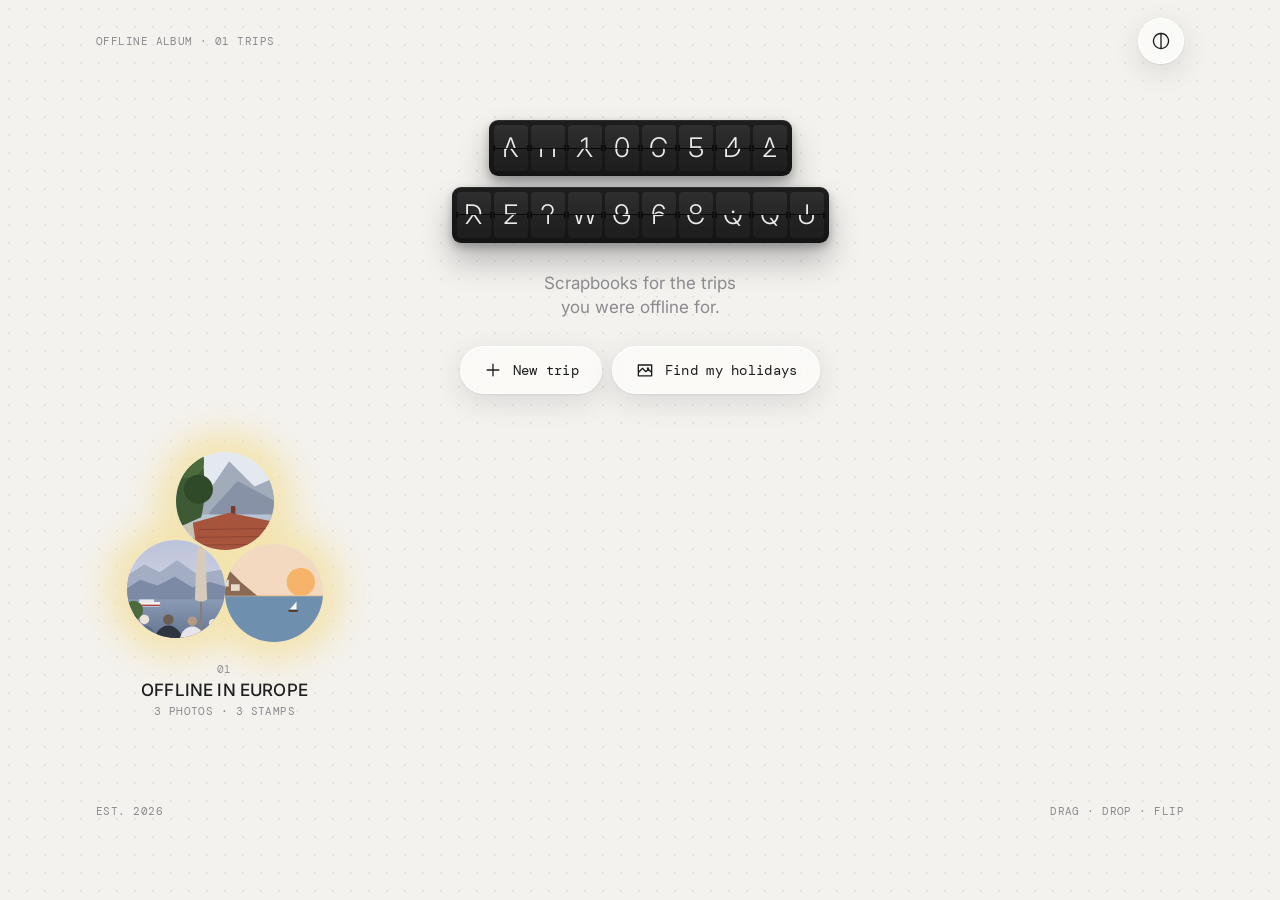
==== index.html @ b7995c05 "Offline Album: travel scrapbook PWA Split-flap board, souvenir trail, trip collages with photos, not" ====
<!doctype html>
<html lang="en">
<head>
<meta charset="utf-8">
<meta name="viewport" content="width=device-width, initial-scale=1, viewport-fit=cover">
<title>Offline Album</title>
<meta name="description" content="Scrapbooks for the trips you were offline for.">
<meta name="theme-color" content="#f4f2ee">
<meta name="apple-mobile-web-app-capable" content="yes">
<meta name="apple-mobile-web-app-status-bar-style" content="black-translucent">
<meta name="apple-mobile-web-app-title" content="Offline Album">
<link rel="manifest" href="manifest.webmanifest">
<link rel="icon" href="icon.svg" type="image/svg+xml">
<link rel="apple-touch-icon" href="icon.svg">
<link rel="preconnect" href="https://fonts.googleapis.com">
<link rel="preconnect" href="https://fonts.gstatic.com" crossorigin>
<link href="https://fonts.googleapis.com/css2?family=Cedarville+Cursive&family=DM+Mono:wght@300;400&family=Inter:wght@300;400;500;600&display=swap" rel="stylesheet">
<link rel="stylesheet" href="styles.css">
</head>
<body>
<div id="app"></div>
<div id="trail" aria-hidden="true"></div>
<div id="toast" class="toast glass" role="status" hidden></div>
<input id="filePick" type="file" accept="image/*" multiple hidden>

<dialog id="titleDialog" class="sheet">
  <form method="dialog">
    <span class="mono tag">01 · TRIP TITLE</span>
    <h2>What goes on the board?</h2>
    <label><span class="mono">TOP LINE</span><input name="l1" maxlength="8" autocomplete="off" spellcheck="false"></label>
    <label><span class="mono">BOTTOM LINE</span><input name="l2" maxlength="10" autocomplete="off" spellcheck="false"></label>
    <p class="mono small">Letters and numbers only. 8 and 10 spaces.</p>
    <div class="actions"><button value="cancel" class="pill ghost">Cancel</button><button value="ok" class="pill solid">Flip it</button></div>
  </form>
</dialog>

<dialog id="captionDialog" class="sheet">
  <form method="dialog">
    <span class="mono tag">02 · CAPTION</span>
    <h2>Label this photo</h2>
    <label><input name="caption" maxlength="28" autocomplete="off" placeholder="Fuji at sunrise"></label>
    <div class="actions"><button value="cancel" class="pill ghost">Cancel</button><button value="ok" class="pill solid">Save</button></div>
  </form>
</dialog>

<dialog id="journeyDialog" class="sheet wide">
  <form method="dialog">
    <span class="mono tag">04 · JOURNEY</span>
    <h2>When are you going?</h2>
    <div class="fields">
      <label><span class="mono">DESTINATION</span><input name="place" maxlength="10" autocomplete="off" spellcheck="false" placeholder="LISBON"></label>
      <label><span class="mono">TRAVEL DATE</span><input name="date" type="date"></label>
    </div>
    <label class="check"><input type="checkbox" name="countdown" checked><span>Count down on the board until the day</span></label>

    <span class="mono tag section">FLIGHT · OPTIONAL</span>
    <div class="fields three">
      <label><span class="mono">FLIGHT</span><input name="number" maxlength="8" autocomplete="off" spellcheck="false" placeholder="TP1351"></label>
      <label><span class="mono">FROM</span><input name="from" maxlength="4" autocomplete="off" spellcheck="false" placeholder="LHR"></label>
      <label><span class="mono">TO</span><input name="to" maxlength="4" autocomplete="off" spellcheck="false" placeholder="LIS"></label>
      <label><span class="mono">DEPARTS</span><input name="departs" type="time"></label>
      <label><span class="mono">BOARDING</span><input name="boards" type="time"></label>
      <label><span class="mono">GATE</span><input name="gate" maxlength="5" autocomplete="off" spellcheck="false" placeholder="B32"></label>
    </div>
    <div class="lookup">
      <button type="button" class="pill ghost" data-act="lookup">Look up live status</button>
      <span class="mono small" id="lookupNote" role="status"></span>
    </div>
    <details>
      <summary class="mono small">Live status settings</summary>
      <p class="small muted">Live gate, delay and boarding updates come from AeroDataBox. Get a free key on RapidAPI and paste it here. It's only stored on this device.</p>
      <label><input name="apikey" type="password" autocomplete="off" spellcheck="false" placeholder="RapidAPI key"></label>
    </details>
    <div class="actions"><button value="cancel" class="pill ghost">Cancel</button><button value="ok" class="pill solid">Save</button></div>
  </form>
</dialog>

<dialog id="stampsDialog" class="sheet wide">
  <form method="dialog">
    <span class="mono tag" id="stampsTag">03 · STAMPS</span>
    <h2>Your stamps</h2>
    <p class="small muted">Tap a stamp you've earned to stick it back on the page.</p>
    <div class="stamp-grid" id="stampGrid"></div>
    <div class="actions"><button value="cancel" class="pill solid">Done</button></div>
  </form>
</dialog>

<script type="module" src="js/app.js"></script>
</body>
</html>
---- styles.css ----
:root {
  --bg: #f4f2ee;
  --text: #1d1d1f;
  --muted: #8a8a8f;
  --ink: #3a3d6a;
  --dot: rgba(29, 29, 31, .07);
  --glass: rgba(255, 255, 255, .58);
  --glass-hover: rgba(255, 255, 255, .85);
  --glass-border: rgba(255, 255, 255, .8);
  --glass-shadow: 0 8px 28px rgba(30, 35, 50, .12), 0 1px 2px rgba(30, 35, 50, .08);
  --sheet: #fbfaf7;
  --field: #efede8;
  --sage: #8a9a6a;
  --pink: #e8c3c3;
  --sel: rgba(58, 61, 106, .45);
  --cw: 38px; --ch: 52px; --fs: 31px;
}
:root[data-theme="dark"] {
  --bg: #141414;
  --text: #f2f2f2;
  --muted: #8d8d92;
  --ink: #e6dff0;
  --dot: rgba(255, 255, 255, .07);
  --glass: rgba(58, 58, 58, .45);
  --glass-hover: rgba(80, 80, 80, .6);
  --glass-border: rgba(255, 255, 255, .1);
  --glass-shadow: 0 10px 30px rgba(0, 0, 0, .4);
  --sheet: #1e1e1e;
  --field: #2a2a2a;
  --sel: rgba(232, 195, 195, .6);
}

* { box-sizing: border-box; }
html, body { margin: 0; height: 100%; }
body {
  background: radial-gradient(var(--dot) 1px, transparent 1.3px) 0 0 / 18px 18px, var(--bg);
  color: var(--text);
  font-family: 'Inter', system-ui, sans-serif;
  -webkit-font-smoothing: antialiased;
  -webkit-tap-highlight-color: transparent;
}
body[data-view="trip"] { overflow: hidden; touch-action: none; user-select: none; -webkit-user-select: none; }
button { font: inherit; color: inherit; background: none; border: 0; cursor: pointer; padding: 0; }
.mono { font-family: 'DM Mono', ui-monospace, monospace; letter-spacing: .04em; }
.muted { color: var(--muted); }
.small { font-size: 12px; }
.tag { font-size: 11px; color: var(--muted); text-transform: uppercase; }
svg.i { width: 20px; height: 20px; fill: none; stroke: currentColor; stroke-width: 1.6; stroke-linecap: round; stroke-linejoin: round; }

/* glass controls */
.glass {
  background: var(--glass);
  -webkit-backdrop-filter: blur(18px) saturate(1.5);
  backdrop-filter: blur(18px) saturate(1.5);
  border: 1px solid var(--glass-border);
  box-shadow: var(--glass-shadow);
  color: var(--text);
}
.round { width: 46px; height: 46px; border-radius: 50%; display: grid; place-items: center; transition: background .2s, transform .2s; }
.round:hover { background: var(--glass-hover); }
.round:active { transform: scale(.94); }
.round.accent { color: var(--sage); }
.pill {
  display: inline-flex; align-items: center; gap: 10px;
  border-radius: 999px; padding: 13px 22px;
  font: 400 14px 'DM Mono', monospace; letter-spacing: .02em;
  transition: background .2s, transform .2s;
}
.pill:active { transform: scale(.97); }
.pill.solid { background: var(--text); color: var(--bg); }
.pill.ghost { border: 1px solid var(--glass-border); background: transparent; }
:root[data-theme="dark"] .pill.ghost { border-color: rgba(255,255,255,.18); }

/* ---------- flipboard ---------- */
.board { display: flex; flex-direction: column; align-items: center; gap: calc(var(--ch) * .23); cursor: pointer; }
.row {
  display: flex; gap: 3px; padding: 5px;
  background: linear-gradient(#1d1d1d, #141414);
  border-radius: 9px;
  box-shadow: 0 18px 30px rgba(20,25,35,.28), 0 4px 8px rgba(0,0,0,.25), inset 0 1px 0 rgba(255,255,255,.08);
}
:root[data-theme="dark"] .row { box-shadow: 0 18px 40px rgba(0,0,0,.6), 0 0 0 1px rgba(255,255,255,.06), inset 0 1px 0 rgba(255,255,255,.08); }
.cell {
  position: relative;
  width: var(--cw); height: var(--ch);
  perspective: 260px;
  font: 300 var(--fs)/var(--ch) 'Inter', sans-serif;
  color: #ececec; text-align: center;
}
.cell .h, .cell .l { position: absolute; left: 0; right: 0; height: 50%; overflow: hidden; backface-visibility: hidden; }
.cell .t { top: 0; border-radius: 4px 4px 0 0; background: linear-gradient(#2f2f2f, #262626); }
.cell .b { bottom: 0; border-radius: 0 0 4px 4px; background: linear-gradient(#232323, #1e1e1e); }
.cell span { display: block; height: var(--ch); }
.cell .b span { margin-top: calc(var(--ch) / -2); }
.cell .l.t { transform-origin: 50% 100%; z-index: 2; }
.cell .l.b { transform-origin: 50% 0%; transform: rotateX(90deg); z-index: 2; }
.cell::after {
  content: ""; position: absolute; left: 0; right: 0; top: 50%; height: 1px; margin-top: -.5px;
  background: rgba(0,0,0,.75); z-index: 3;
}
.cell::before {
  content: ""; position: absolute; left: -1px; right: -1px; top: 50%; height: 6px; margin-top: -3px;
  background: linear-gradient(90deg, #0d0d0d 0 2px, transparent 2px calc(100% - 2px), #0d0d0d calc(100% - 2px));
  z-index: 4;
}

/* ---------- home ---------- */
.home {
  max-width: 1120px; margin: 0 auto;
  padding: max(18px, env(safe-area-inset-top)) 16px 80px;
  display: flex; flex-direction: column; align-items: center;
}
.home-top { width: 100%; display: flex; justify-content: space-between; align-items: center; }
.home-board { margin: 56px 0 18px; --cw: 34px; --ch: 46px; --fs: 27px; }
.lede { text-align: center; font: 400 17px/1.45 'Inter'; color: var(--muted); margin: 10px 0 26px; }
.clusters {
  width: 100%; margin-top: 46px;
  display: grid; grid-template-columns: repeat(auto-fill, minmax(250px, 1fr)); gap: 30px 20px;
}
.cluster {
  position: relative; display: flex; flex-direction: column; align-items: center;
  text-decoration: none; color: inherit; padding: 8px 8px 16px; border-radius: 28px;
  transition: background .25s;
}
.cluster:hover { background: color-mix(in srgb, var(--halo) 18%, transparent); }
.blob { position: relative; width: 220px; height: 200px; }
.halo, .bubble { position: absolute; width: 98px; height: 98px; border-radius: 50%; transition: translate .5s cubic-bezier(.2,.9,.3,1.2); }
.halo { background: var(--halo); filter: blur(12px); scale: 1.38; opacity: .9; }
:root[data-theme="dark"] .halo { opacity: .45; }
.bubble { overflow: hidden; background: #ddd; box-shadow: inset 0 0 0 1px rgba(255,255,255,.4); }
.bubble img { width: 100%; height: 100%; object-fit: cover; display: block; }
.bubble.empty { display: grid; place-items: center; background: transparent; border: 1.5px dashed var(--muted); color: var(--muted); }
.p0 { left: 61px; top: 4px; } .p1 { left: 12px; top: 92px; } .p2 { left: 110px; top: 96px; }
.b1 .p0 { left: 61px; top: 50px; }
.b2 .p0 { left: 30px; top: 30px; } .b2 .p1 { left: 98px; top: 76px; }
.cluster:hover .p0 { translate: 0 -6px; }
.cluster:hover .p1 { translate: -6px 4px; }
.cluster:hover .p2 { translate: 6px 4px; }
.cluster .meta { display: flex; flex-direction: column; align-items: center; gap: 4px; margin-top: 14px; }
.cluster .num { font-size: 11px; color: var(--muted); }
.cluster strong { font: 500 17px 'Inter'; letter-spacing: .01em; }
.cluster .sub { font-size: 11px; color: var(--muted); text-transform: uppercase; }
.cluster .del {
  position: absolute; top: 6px; right: 6px; width: 34px; height: 34px;
  opacity: 0; transition: opacity .2s;
}
.cluster:hover .del, .cluster:focus-within .del { opacity: 1; }
@media (hover: none) { .cluster .del { opacity: .8; } }
.foot { width: 100%; display: flex; justify-content: space-between; margin-top: 70px; font-size: 11px; color: var(--muted); }

/* ---------- trip ---------- */
.trip { position: fixed; inset: 0; overflow: hidden; }
.trip-bg { position: absolute; inset: 0; pointer-events: none; }
.trip-bg .sky {
  position: absolute; inset: 0;
  background:
    radial-gradient(120% 90% at 100% 0%, #9fb8d2 0%, #bccddf 30%, rgba(220,228,236,0) 62%),
    linear-gradient(90deg, #f3f1ec 0%, #f1f0ed 40%, #dfe6ee 70%, #c3d3e3 100%);
  transition: opacity .5s;
}
.trip-bg .clouds { position: absolute; right: -6%; bottom: -8%; width: min(900px, 110vw); transition: opacity .5s; }
.trip-bg .glow { position: absolute; border-radius: 50%; filter: blur(80px); opacity: 0; transition: opacity .5s; }
.trip-bg .g1 { width: 50vmax; height: 50vmax; left: -15vmax; top: -15vmax; background: #b9868d; }
.trip-bg .g2 { width: 55vmax; height: 55vmax; right: -18vmax; bottom: -20vmax; background: #6f7d52; }
:root[data-theme="dark"] .trip-bg .sky, :root[data-theme="dark"] .trip-bg .clouds { opacity: 0; }
:root[data-theme="dark"] .trip-bg .glow { opacity: .45; }

.trip-top {
  position: fixed; left: 0; right: 0; top: 0; z-index: 60;
  display: grid; grid-template-columns: 46px 1fr 46px; align-items: center; gap: 12px;
  padding: max(14px, env(safe-area-inset-top)) 16px 0;
}
.trip-head { display: flex; flex-direction: column; align-items: center; gap: 3px; min-width: 0; cursor: pointer; }
.trip-head strong { font: 600 17px 'Inter'; white-space: nowrap; overflow: hidden; text-overflow: ellipsis; max-width: 100%; }
.trip-head .mono { font-size: 11px; color: var(--muted); }
.trip-top a.round { color: var(--text); }
.add-menu {
  position: absolute; right: 16px; top: calc(max(14px, env(safe-area-inset-top)) + 56px);
  border-radius: 20px; padding: 6px; display: flex; flex-direction: column; min-width: 170px;
  transform-origin: top right; animation: pop .22s cubic-bezier(.2,.9,.3,1.3);
}
.add-menu button { display: flex; align-items: center; gap: 12px; padding: 12px 14px; border-radius: 14px; font: 400 14px 'DM Mono'; }
.add-menu button:hover { background: var(--glass-hover); }
.add-menu .n { margin-left: auto; font-size: 11px; color: var(--muted); }
@keyframes pop { from { opacity: 0; scale: .85; } }

.dock {
  position: fixed; left: 50%; bottom: max(16px, env(safe-area-inset-bottom)); translate: -50% 0; z-index: 60;
  display: flex; gap: 2px; padding: 6px; border-radius: 999px;
}
.dock button {
  position: relative; display: inline-flex; align-items: center; gap: 8px;
  padding: 11px 16px; border-radius: 999px; font: 400 13px 'DM Mono';
  transition: background .2s;
}
.dock button:hover { background: var(--glass-hover); }
.dock b {
  min-width: 20px; height: 20px; padding: 0 6px; border-radius: 10px;
  background: var(--sage); color: #fff; font: 500 11px/20px 'DM Mono'; text-align: center;
}
@media (max-width: 420px) { .dock button span { display: none; } .dock button { padding: 12px 14px; } }

#stage { position: absolute; left: 50%; top: 50%; transform-origin: 50% 50%; }
#stage .board { position: absolute; left: 50%; translate: -50% -50%; z-index: 40; }

.item { position: absolute; translate: -50% -50%; rotate: var(--r, 0deg); cursor: grab; touch-action: none; transition: scale .25s cubic-bezier(.2,.9,.3,1.3); }
.item:hover { scale: 1.02; }
.item.dragging { scale: 1.06; cursor: grabbing; transition: scale .2s; }
.item.photo, .item.stamp { filter: drop-shadow(0 10px 16px rgba(20,22,35,.22)) drop-shadow(0 2px 3px rgba(0,0,0,.12)); }
.item.dragging.photo, .item.dragging.stamp { filter: drop-shadow(0 24px 30px rgba(20,22,35,.3)); }
.item.selected { outline: 1.5px dashed var(--sel); outline-offset: 10px; border-radius: 18px; }
.item svg { display: block; }

.ph { position: relative; overflow: hidden; background: #3a3a3a; }
.ph img { width: 100%; height: 100%; object-fit: cover; display: block; pointer-events: none; -webkit-user-drag: none; }
.shape-stamp { border-radius: 14px; }
.shape-stamp::after { content: ""; position: absolute; inset: 5px; border: 3px dotted rgba(255,255,255,.95); border-radius: 11px; pointer-events: none; }
.shape-rounded { border-radius: 22px; }
.shape-circle { border-radius: 50%; }
.shape-flower {
  -webkit-mask: url("data:image/svg+xml,%3Csvg xmlns='http://www.w3.org/2000/svg' viewBox='0 0 100 100' preserveAspectRatio='none'%3E%3Cpath d='M50 12C60 2 98-4 96 34C94 44 88 46 88 50C88 54 94 56 96 66C98 104 60 98 50 88C40 98 2 104 4 66C6 56 12 54 12 50C12 46 6 44 4 34C2-4 40 2 50 12Z'/%3E%3C/svg%3E") center / 100% 100% no-repeat;
  mask: url("data:image/svg+xml,%3Csvg xmlns='http://www.w3.org/2000/svg' viewBox='0 0 100 100' preserveAspectRatio='none'%3E%3Cpath d='M50 12C60 2 98-4 96 34C94 44 88 46 88 50C88 54 94 56 96 66C98 104 60 98 50 88C40 98 2 104 4 66C6 56 12 54 12 50C12 46 6 44 4 34C2-4 40 2 50 12Z'/%3E%3C/svg%3E") center / 100% 100% no-repeat;
}
.chip {
  position: absolute; left: 50%; bottom: -15px; translate: -50% 0;
  white-space: nowrap; padding: 7px 14px; border-radius: 999px;
  font: 400 13px 'Inter'; pointer-events: none;
}

.note-text {
  font-family: 'Cedarville Cursive', cursive; font-size: 20px; line-height: 30px;
  color: var(--ink); white-space: pre-wrap; min-width: 140px; max-width: 320px; padding: 4px;
  border-radius: 10px; outline: none;
}
.note-text:empty::before { content: attr(data-ph); opacity: .45; }
.note-text[contenteditable="true"], .note-text[contenteditable="plaintext-only"] {
  background: var(--glass); box-shadow: 0 0 0 1px var(--glass-border); cursor: text; user-select: text; -webkit-user-select: text;
}

.item-bar {
  position: fixed; z-index: 70; display: flex; gap: 2px; padding: 5px; border-radius: 999px;
  translate: -50% 0; animation: pop .2s cubic-bezier(.2,.9,.3,1.3);
}
.item-bar button { width: 40px; height: 40px; border-radius: 50%; display: grid; place-items: center; }
.item-bar button:hover { background: var(--glass-hover); }
.item-bar button.danger { color: #c8484e; }

/* trail */
#trail { position: fixed; inset: 0; pointer-events: none; z-index: 100; overflow: hidden; }
.sticker { position: absolute; left: 0; top: 0; filter: drop-shadow(0 6px 8px rgba(30,30,40,.25)); will-change: transform, opacity; }
.sticker svg { display: block; width: 100%; height: 100%; }
.trail-polaroid { width: 100%; height: 100%; background: #fbfaf6; padding: 7% 7% 20%; }
.trail-polaroid img { width: 100%; height: 100%; object-fit: cover; display: block; }

/* sheets */
.sheet {
  border: 0; border-radius: 28px; padding: 24px;
  width: min(420px, calc(100vw - 32px));
  background: var(--sheet); color: var(--text);
  box-shadow: 0 30px 80px rgba(0,0,0,.3);
}
.sheet.wide { width: min(560px, calc(100vw - 32px)); }
.sheet[open] { animation: pop .25s cubic-bezier(.2,.9,.3,1.2); }
.sheet::backdrop { background: rgba(10,10,15,.35); -webkit-backdrop-filter: blur(6px); backdrop-filter: blur(6px); }
.sheet h2 { font: 500 22px 'Inter'; margin: 8px 0 18px; }
.sheet label { display: flex; flex-direction: column; gap: 6px; margin-bottom: 12px; }
.sheet label .mono { font-size: 11px; color: var(--muted); }
.sheet input {
  font: 400 18px 'DM Mono', monospace; letter-spacing: .25em; text-transform: uppercase;
  background: var(--field); color: var(--text); border: 0; border-radius: 14px; padding: 14px 16px; outline: none;
}
.sheet input[name="caption"] { text-transform: none; letter-spacing: 0; font: 400 16px 'Inter'; }
.sheet input:focus { box-shadow: 0 0 0 2px var(--sage); }
.sheet .actions { display: flex; justify-content: flex-end; gap: 10px; margin-top: 18px; }
.stamp-grid { display: grid; grid-template-columns: repeat(auto-fill, minmax(104px, 1fr)); gap: 14px; margin-top: 14px; }
.stamp-grid button { display: flex; flex-direction: column; align-items: center; gap: 8px; padding: 10px 4px; border-radius: 16px; }
.stamp-grid button:not([disabled]):hover { background: var(--field); }
.stamp-grid button[disabled] { cursor: default; opacity: .7; }
.stamp-grid svg { filter: drop-shadow(0 4px 6px rgba(0,0,0,.15)); }
.stamp-grid span { font: 400 10px/1.3 'DM Mono'; color: var(--muted); text-align: center; text-transform: uppercase; }

/* toast */
.toast {
  position: fixed; left: 50%; top: calc(max(14px, env(safe-area-inset-top)) + 64px); translate: -50% 0; z-index: 120;
  display: flex; align-items: center; gap: 10px; padding: 10px 18px 10px 12px; border-radius: 999px;
  font: 400 13px 'DM Mono'; animation: pop .3s cubic-bezier(.2,.9,.3,1.3);
}
.toast .dot { width: 10px; height: 10px; border-radius: 50%; background: var(--sage); box-shadow: 0 0 0 4px color-mix(in srgb, var(--sage) 30%, transparent); }

.drop-hint {
  position: fixed; inset: 12px; z-index: 90; border-radius: 28px; border: 2px dashed var(--sage);
  display: grid; place-items: center; font: 400 15px 'DM Mono'; color: var(--text);
  background: color-mix(in srgb, var(--bg) 60%, transparent); pointer-events: none;
}

@media (prefers-reduced-motion: reduce) {
  *, *::before, *::after { animation: none !important; transition: none !important; }
}

[hidden] { display: none !important; }
.empty-hint {
  position: absolute; left: 0; right: 0; bottom: calc(max(16px, env(safe-area-inset-bottom)) + 92px);
  text-align: center; font-size: 12px; line-height: 1.7; color: var(--muted); text-transform: uppercase; pointer-events: none;
}

/* journey sheet */
.sheet .fields { display: grid; grid-template-columns: 1fr 1fr; gap: 0 12px; }
.sheet .fields.three { grid-template-columns: repeat(3, 1fr); }
@media (max-width: 460px) { .sheet .fields.three { grid-template-columns: 1fr 1fr; } }
.sheet input[type="date"], .sheet input[type="time"] { letter-spacing: .04em; font-size: 16px; min-width: 0; }
.sheet input[name="apikey"] { text-transform: none; letter-spacing: .05em; font-size: 14px; }
.sheet .fields input { min-width: 0; width: 100%; }
.sheet .check { flex-direction: row; align-items: center; gap: 10px; font-size: 14px; margin: 4px 0 18px; }
.sheet .check input { width: 18px; height: 18px; accent-color: var(--sage); padding: 0; }
.sheet .section { display: block; margin: 6px 0 10px; padding-top: 16px; border-top: 1px solid var(--field); }
.sheet .lookup { display: flex; align-items: center; gap: 12px; flex-wrap: wrap; margin: 2px 0 12px; }
.sheet .lookup .pill { padding: 10px 16px; font-size: 13px; }
#lookupNote { color: var(--sage); }
#lookupNote.error { color: #c8484e; }
.sheet details { margin-top: 4px; }
.sheet summary { cursor: pointer; color: var(--muted); padding: 4px 0; }
.sheet details p { margin: 8px 0 10px; line-height: 1.5; }
.sheet { max-height: calc(100dvh - 32px); overflow: auto; }
.cluster .soon { font-size: 11px; color: var(--sage); text-transform: uppercase; margin-top: 2px; }

/* find my holidays */
.home-actions { display: flex; flex-wrap: wrap; justify-content: center; gap: 10px; }
.imp .lead { line-height: 1.55; margin: 0 0 12px; }
.imp-tips { margin: 0 0 16px; padding-left: 18px; line-height: 1.6; }
.imp-tips b { color: var(--text); font-weight: 500; }
.imp .check { display: flex; flex-direction: row; align-items: flex-start; gap: 10px; font-size: 14px; line-height: 1.4; }
.imp .check input { width: 18px; height: 18px; margin-top: 1px; accent-color: var(--sage); flex: none; }
.imp .actions.split { justify-content: space-between; flex-wrap: wrap; }
.imp .actions.split > span { display: flex; gap: 10px; flex-wrap: wrap; }
.imp .pill[disabled] { opacity: .4; cursor: default; }
.imp .bar { height: 6px; border-radius: 3px; background: var(--field); overflow: hidden; margin: 6px 0 10px; }
.imp .bar i { display: block; height: 100%; background: var(--sage); border-radius: 3px; transition: width .2s; }
.imp-list { display: flex; flex-direction: column; gap: 6px; max-height: 52dvh; overflow: auto; margin: 0 -8px; padding: 0 8px; }
.imp-row { display: flex; align-items: center; gap: 14px; padding: 10px; border-radius: 18px; cursor: pointer; }
.imp-row:hover { background: var(--field); }
.imp-row input { width: 18px; height: 18px; accent-color: var(--sage); flex: none; }
.imp-thumbs { display: flex; flex: none; }
.imp-thumbs img { width: 44px; height: 44px; border-radius: 50%; object-fit: cover; background: var(--field); border: 2px solid var(--sheet); margin-left: -12px; }
.imp-thumbs img:first-child { margin-left: 0; }
.imp-text { display: flex; flex-direction: column; gap: 3px; min-width: 0; }
.imp-text strong { font: 500 15px 'Inter'; white-space: nowrap; overflow: hidden; text-overflow: ellipsis; }
.sheet .imp-row { flex-direction: row; margin: 0; }
#items .item { transform: scale(var(--k, 1)); }
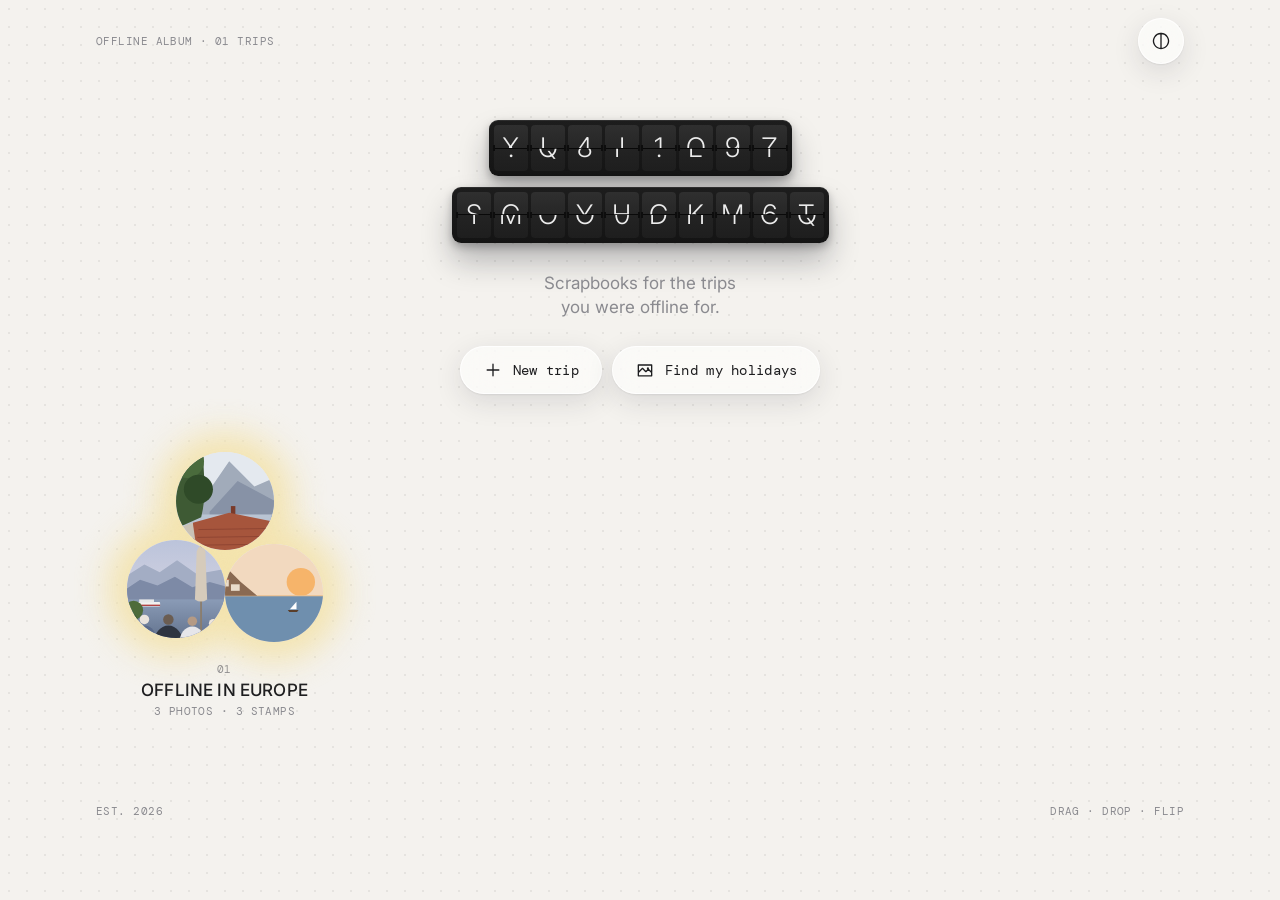
==== commit dcd77b9b: "Add PNG app icons for iPhone and Android home screens Co-Authored-By: Claude Opus 5.5 <noreply@anthr" ====
--- a/index.html
+++ b/index.html
@@ -11,7 +11,7 @@
 <meta name="apple-mobile-web-app-title" content="Offline Album">
 <link rel="manifest" href="manifest.webmanifest">
 <link rel="icon" href="icon.svg" type="image/svg+xml">
-<link rel="apple-touch-icon" href="icon.svg">
+<link rel="apple-touch-icon" href="apple-touch-icon.png">
 <link rel="preconnect" href="https://fonts.googleapis.com">
 <link rel="preconnect" href="https://fonts.gstatic.com" crossorigin>
 <link href="https://fonts.googleapis.com/css2?family=Cedarville+Cursive&family=DM+Mono:wght@300;400&family=Inter:wght@300;400;500;600&display=swap" rel="stylesheet">
